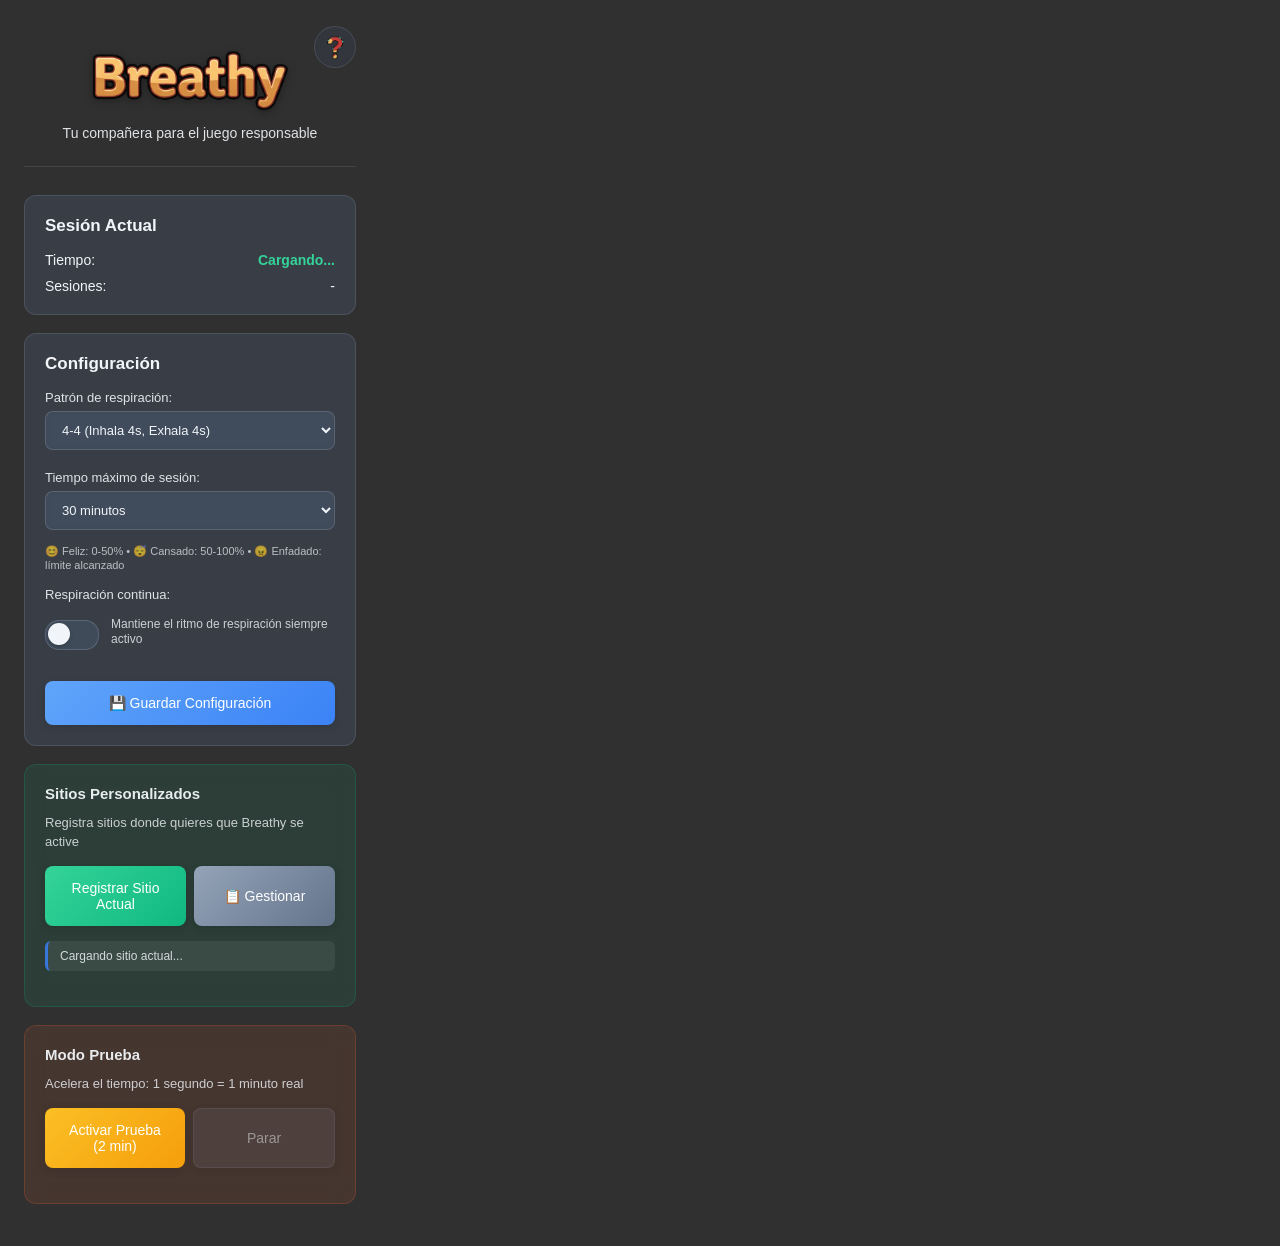
==== popup.html @ fc8983ad "Initial commit: Breathy Chrome Extension v1.0.0 - Responsible gaming extension with breathing exerci" ====
<!DOCTYPE html>
<html lang="es">
<head>
    <meta charset="UTF-8">
    <title>Breathy</title>
    <style>
        body { 
            font-family: 'Segoe UI', Tahoma, Geneva, Verdana, sans-serif; 
            padding: 0;
            margin: 0;
            width: 380px;
            background: rgba(49, 48, 48, 1);
            color: #f1f5f9;
            min-height: 500px;
        }

        .container {
            padding: 24px;
        }
        
        .header {
            text-align: center;
            margin-bottom: 28px;
            padding: 18px 0 25px 0;
            border-bottom: 1px solid rgba(241, 245, 249, 0.1);
            position: relative;
        }
        
        .help-corner {
            position: absolute;
            top: 2px;
            right: 0px;
            display: flex;
            gap: 0px;
        }
        
        .help-btn {
            width: 42px;
            height: 42px;
            border: 1px solid rgba(148, 163, 184, 0.2);
            border-radius: 50%;
            background: rgba(55, 65, 81, 0.4) url('assets/tutorial.png') center/28px no-repeat;
            color: rgba(241, 245, 249, 0.6);
            font-size: 11px;
            cursor: pointer;
            transition: all 0.2s ease;
            display: flex;
            align-items: center;
            justify-content: center;
            backdrop-filter: blur(10px);
            margin-left: 16px;
        }
        
        .help-btn:hover {
            background: rgba(59, 130, 246, 0.2) url('assets/tutorial.png') center/28px no-repeat;
            border-color: rgba(59, 130, 246, 0.4);
            color: #f1f5f9;
            transform: scale(1.08);
            box-shadow: 0 2px 12px rgba(59, 130, 246, 0.2);
            filter: brightness(1.2);
        }
        
        .help-btn:active {
            transform: scale(0.96);
        }
        
        .help-btn:focus {
            outline: none;
            box-shadow: 0 0 0 2px rgba(59, 130, 246, 0.3);
        }
        
        .header h2 {
            margin: 0 0 10px 0;
            font-size: 26px;
            font-weight: 600;
            text-shadow: 0 2px 4px rgba(0,0,0,0.3);
        }
        
        .header .logo {
            max-width: 200px;
            height: auto;
            margin: 0 0 10px 0;
            filter: drop-shadow(0 2px 4px rgba(0,0,0,0.3));
        }
        
        .header p {
            margin: 0;
            opacity: 0.9;
            font-size: 14px;
            font-weight: 300;
        }
        
        .section {
            background: rgba(71, 85, 105, 0.4);
            border-radius: 12px;
            padding: 20px;
            margin-bottom: 18px;
            backdrop-filter: blur(10px);
            border: 1px solid rgba(148, 163, 184, 0.2);
        }
        
        .section h3 {
            margin: 0 0 16px 0;
            font-size: 17px;
            display: flex;
            align-items: center;
            gap: 8px;
            font-weight: 600;
        }

        .section h4 {
            margin: 0 0 12px 0;
            font-size: 15px;
            font-weight: 600;
            color: rgba(241, 245, 249, 0.95);
        }

        .section p {
            margin: 0 0 15px 0;
            font-size: 13px;
            opacity: 0.8;
            line-height: 1.4;
        }
        
        .stat-item {
            display: flex;
            justify-content: space-between;
            margin-bottom: 10px;
            font-size: 14px;
        }

        .stat-item:last-child {
            margin-bottom: 0;
        }
        
        .time-display {
            font-weight: 600;
            color: #34d399;
        }
        
        .status-indicator {
            display: inline-block;
            width: 8px;
            height: 8px;
            border-radius: 50%;
            margin-right: 6px;
        }
        
        .status-safe {
            background: #34d399;
        }

        /* Form Controls */
        label {
            display: block;
            margin: 12px 0 6px 0;
            font-size: 13px;
            font-weight: 500;
            color: rgba(241, 245, 249, 0.9);
        }
        
        select {
            width: 100%;
            padding: 10px 12px;
            border: 1px solid rgba(148, 163, 184, 0.3);
            border-radius: 8px;
            background: rgba(71, 85, 105, 0.4);
            color: #f1f5f9;
            font-size: 13px;
            margin-bottom: 8px;
            backdrop-filter: blur(5px);
        }

        select option {
            background: #313030;
            color: #f1f5f9;
        }

        small {
            display: block;
            opacity: 0.7;
            margin-top: 6px;
            font-size: 11px;
            line-height: 1.3;
        }
        
        /* Toggle Switch */
        .toggle-container {
            margin: 15px 0;
        }

        .toggle-wrapper {
            display: flex;
            align-items: center;
            gap: 12px;
        }
        
        .toggle-checkbox {
            display: none;
        }
        
        .toggle-label {
            position: relative;
            display: inline-block;
            width: 52px;
            height: 28px;
            background: rgba(71, 85, 105, 0.6);
            border-radius: 14px;
            cursor: pointer;
            transition: all 0.3s ease;
            border: 1px solid rgba(148, 163, 184, 0.3);
        }
        
        .toggle-slider {
            position: absolute;
            top: 2px;
            left: 2px;
            width: 22px;
            height: 22px;
            background: #f1f5f9;
            border-radius: 50%;
            transition: transform 0.3s ease;
            box-shadow: 0 2px 4px rgba(0,0,0,0.2);
        }
        
        .toggle-checkbox:checked + .toggle-label {
            background: linear-gradient(135deg, #4ade80, #22c55e);
            border-color: #22c55e;
        }
        
        .toggle-checkbox:checked + .toggle-label .toggle-slider {
            transform: translateX(24px);
        }
        
        .toggle-text {
            font-size: 12px;
            opacity: 0.8;
            flex: 1;
            line-height: 1.3;
        }

        /* Buttons */
        .btn {
            padding: 14px 18px;
            border: none;
            border-radius: 8px;
            cursor: pointer;
            font-size: 14px;
            font-weight: 500;
            transition: all 0.3s ease;
            display: inline-flex;
            align-items: center;
            justify-content: center;
            gap: 6px;
            text-decoration: none;
            box-shadow: 0 2px 8px rgba(0,0,0,0.15);
            width: 100%;
            margin-top: 10px;
        }

        .btn:hover {
            transform: translateY(-1px);
            box-shadow: 0 4px 12px rgba(0,0,0,0.25);
        }

        .btn:active {
            transform: translateY(0);
        }

        .btn-primary {
            background: linear-gradient(135deg, #60a5fa, #3b82f6);
            color: white;
        }

        .btn-primary:hover {
            background: linear-gradient(135deg, #3b82f6, #2563eb);
        }

        .btn-success {
            background: linear-gradient(135deg, #34d399, #10b981);
            color: white;
        }

        .btn-success:hover {
            background: linear-gradient(135deg, #10b981, #059669);
        }

        .btn-secondary {
            background: linear-gradient(135deg, #94a3b8, #64748b);
            color: white;
        }

        .btn-secondary:hover {
            background: linear-gradient(135deg, #64748b, #475569);
        }

        .btn-warning {
            background: linear-gradient(135deg, #fbbf24, #f59e0b);
            color: white;
        }

        .btn-warning:hover {
            background: linear-gradient(135deg, #f59e0b, #d97706);
        }

        .btn-danger {
            background: linear-gradient(135deg, #f87171, #ef4444);
            color: white;
        }

        .btn-danger:hover {
            background: linear-gradient(135deg, #ef4444, #dc2626);
        }

        .btn-ghost {
            background: rgba(148, 163, 184, 0.2);
            color: #f1f5f9;
            border: 1px solid rgba(148, 163, 184, 0.3);
        }

        .btn-ghost:hover {
            background: rgba(148, 163, 184, 0.3);
            border-color: rgba(148, 163, 184, 0.4);
        }

        .btn:disabled {
            opacity: 0.5;
            cursor: not-allowed;
            transform: none !important;
        }

        .btn:disabled:hover {
            transform: none;
            box-shadow: 0 2px 8px rgba(0,0,0,0.15);
        }

        /* Button Groups */
        .button-group {
            display: flex;
            gap: 8px;
            margin-bottom: 15px;
        }

        .button-group .btn {
            flex: 1;
            margin-top: 0;
        }

        /* Custom Sites Section */
        .current-site {
            font-size: 12px;
            opacity: 0.85;
            margin-bottom: 15px;
            padding: 8px 12px;
            background: rgba(255,255,255,0.08);
            border-radius: 6px;
            border-left: 3px solid #3b82f6;
        }
        
        .sites-list {
            font-size: 12px;
            max-height: 120px;
            overflow-y: auto;
            display: none;
            margin-top: 10px;
        }

        /* Scrollbar elegante global */
        ::-webkit-scrollbar {
            width: 8px;
        }

        ::-webkit-scrollbar-track {
            background: rgba(71, 85, 105, 0.3);
            border-radius: 10px;
            margin: 5px;
        }

        ::-webkit-scrollbar-thumb {
            background: linear-gradient(135deg, rgba(148, 163, 184, 0.6), rgba(100, 116, 139, 0.8));
            border-radius: 10px;
            border: 1px solid rgba(148, 163, 184, 0.2);
            transition: all 0.3s ease;
        }

        ::-webkit-scrollbar-thumb:hover {
            background: linear-gradient(135deg, rgba(148, 163, 184, 0.8), rgba(100, 116, 139, 1));
            box-shadow: 0 0 8px rgba(148, 163, 184, 0.4);
        }

        ::-webkit-scrollbar-thumb:active {
            background: linear-gradient(135deg, rgba(100, 116, 139, 0.9), rgba(71, 85, 105, 1));
        }

        ::-webkit-scrollbar-corner {
            background: transparent;
        }

        /* Scrollbar específico para lista de sitios */
        .sites-list::-webkit-scrollbar {
            width: 6px;
        }

        .sites-list::-webkit-scrollbar-track {
            background: rgba(255,255,255,0.08);
            border-radius: 8px;
            margin: 3px;
        }

        .sites-list::-webkit-scrollbar-thumb {
            background: linear-gradient(135deg, rgba(52, 211, 153, 0.6), rgba(16, 185, 129, 0.8));
            border-radius: 8px;
            border: 1px solid rgba(52, 211, 153, 0.2);
        }

        .sites-list::-webkit-scrollbar-thumb:hover {
            background: linear-gradient(135deg, rgba(52, 211, 153, 0.8), rgba(16, 185, 129, 1));
            box-shadow: 0 0 6px rgba(52, 211, 153, 0.4);
        }

        .sites-list p {
            margin: 0 0 8px 0;
            font-weight: 600;
            font-size: 13px;
            color: rgba(241, 245, 249, 0.9);
        }

        .domain-item {
            display: flex;
            justify-content: space-between;
            align-items: center;
            margin: 6px 0;
            padding: 8px 10px;
            background: rgba(71, 85, 105, 0.3);
            border-radius: 6px;
            border: 1px solid rgba(148, 163, 184, 0.2);
            transition: all 0.2s ease;
        }

        .domain-item:hover {
            background: rgba(71, 85, 105, 0.5);
            border-color: rgba(148, 163, 184, 0.3);
        }

        .domain-name {
            font-size: 12px;
            font-weight: 500;
            color: rgba(241, 245, 249, 0.9);
        }

        .btn-delete {
            background: linear-gradient(135deg, #ef4444, #dc2626);
            color: white;
            border: none;
            padding: 4px 8px;
            border-radius: 4px;
            cursor: pointer;
            font-size: 10px;
            font-weight: 500;
            transition: all 0.2s ease;
            min-width: 24px;
            height: 24px;
            display: flex;
            align-items: center;
            justify-content: center;
        }

        .btn-delete:hover {
            background: linear-gradient(135deg, #dc2626, #b91c1c);
            transform: scale(1.05);
        }

        /* Special sections */
        .test-mode-section {
            background: rgba(255, 107, 53, 0.1);
            border: 1px solid rgba(255, 107, 53, 0.2);
        }

        .custom-sites-section {
            background: rgba(16, 185, 129, 0.1);
            border: 1px solid rgba(16, 185, 129, 0.2);
        }

        /* Animations */
        @keyframes fadeIn {
            from { opacity: 0; transform: translateY(10px); }
            to { opacity: 1; transform: translateY(0); }
        }

        .section {
            animation: fadeIn 0.3s ease-out;
        }

        /* Responsive */
        @media (max-width: 400px) {
            body { width: 340px; }
            .container { padding: 15px; }
            .button-group { flex-direction: column; }
            .button-group .btn { flex: none; }
        }

        @media (max-width: 360px) {
            body { width: 300px; }
            .container { padding: 12px; }
        }
    </style>
</head>
<body>
    <div class="container">
        <div class="header">
            <div class="help-corner">
                <button id="mostrarTutorial" class="help-btn" data-i18n-title="tutorialTooltip"></button>
            </div>
            <img src="assets/breathy.png" alt="Breathy" class="logo">
            <p data-i18n="companionTagline">Tu compañera para el juego responsable</p>
        </div>

        <div class="section">
            <h3 data-i18n="statsToday">Sesión Actual</h3>
            <div class="stat-item">
                <span data-i18n="time">Tiempo:</span>
                <span class="time-display" id="tiempoHoy" data-i18n="loading">Cargando...</span>
            </div>
            <div class="stat-item">
                <span data-i18n="sessions">Sesiones:</span>
                <span id="sesionesHoy">-</span>
            </div>
        </div>

        <div class="section">
            <h3 data-i18n="configuration">Configuración</h3>
            
            <label for="patron" data-i18n="breathingPattern">Patrón de respiración:</label>
            <select id="patron">
                <option value="4-4" selected>4-4 (Inhala 4s, Exhala 4s)</option>
                <option value="4-7-8">4-7-8 (Inhala 4s, Mantén 7s, Exhala 8s)</option>
                <option value="4-4-4">4-4-4 (Inhala 4s, Mantén 4s, Exhala 4s)</option>
            </select>

            <label for="tiempoMaximoSesion" data-i18n="maxSessionTime">Tiempo máximo de sesión:</label>
            <select id="tiempoMaximoSesion">
                <option value="30">30 minutos</option>
                <option value="60">1 hora</option>
                <option value="90">1 hora y 30 minutos</option>
                <option value="120">2 horas</option>
                <option value="150">2 horas y 30 minutos</option>
                <option value="180">3 horas</option>
                <option value="240">4 horas</option>
                <option value="300">5 horas</option>
            </select>
            <small data-i18n="dragonStatesInfo">
                😊 Feliz: 0-50% • 😴 Cansado: 50-100% • 😠 Enfadado: límite alcanzado
            </small>

            <div class="toggle-container">
                <label for="respiracionContinua" data-i18n="continuousBreathing">Respiración continua:</label>
                <div class="toggle-wrapper">
                    <input type="checkbox" id="respiracionContinua" class="toggle-checkbox">
                    <label for="respiracionContinua" class="toggle-label">
                        <span class="toggle-slider"></span>
                    </label>
                    <span class="toggle-text" data-i18n="continuousBreathingDescription">Mantiene el ritmo de respiración siempre activo</span>
                </div>
            </div>

            <button id="guardar" class="btn btn-primary" data-i18n="saveConfiguration">💾 Guardar Configuración</button>
        </div>
        
        <div class="section custom-sites-section">
            <h4 data-i18n="customSites">Sitios Personalizados</h4>
            <p data-i18n="customSitesDescription">Registra sitios donde quieres que Breathy se active</p>
            
            <div class="button-group">
                <button id="registrarSitio" class="btn btn-success" data-i18n="registerCurrentSite">
                    Registrar Sitio Actual
                </button>
                <button id="gestionarSitios" class="btn btn-secondary" data-i18n="manageSites">
                    📋 Gestionar
                </button>
            </div>
            
            <div id="sitioActual" class="current-site">
                Cargando sitio actual...
            </div>
            
            <div id="listaSitios" class="sites-list">
                <p data-i18n="registeredSites">Sitios registrados:</p>
                <div id="dominiosRegistrados"></div>
            </div>
        </div>
        
        <div class="section test-mode-section">
            <h4 data-i18n="testMode">Modo Prueba</h4>
            <p data-i18n="testModeDescription">Acelera el tiempo: 1 segundo = 1 minuto real</p>
            <div class="button-group">
                <button id="activarPrueba" class="btn btn-warning" data-i18n="activateTest">
                    Activar Prueba (2 min)
                </button>
                <button id="desactivarPrueba" class="btn btn-ghost" disabled data-i18n="stopTest">
                    Parar
                </button>
            </div>
        </div>
    </div>

    <script src="popup.js"></script>
</body>
</html>
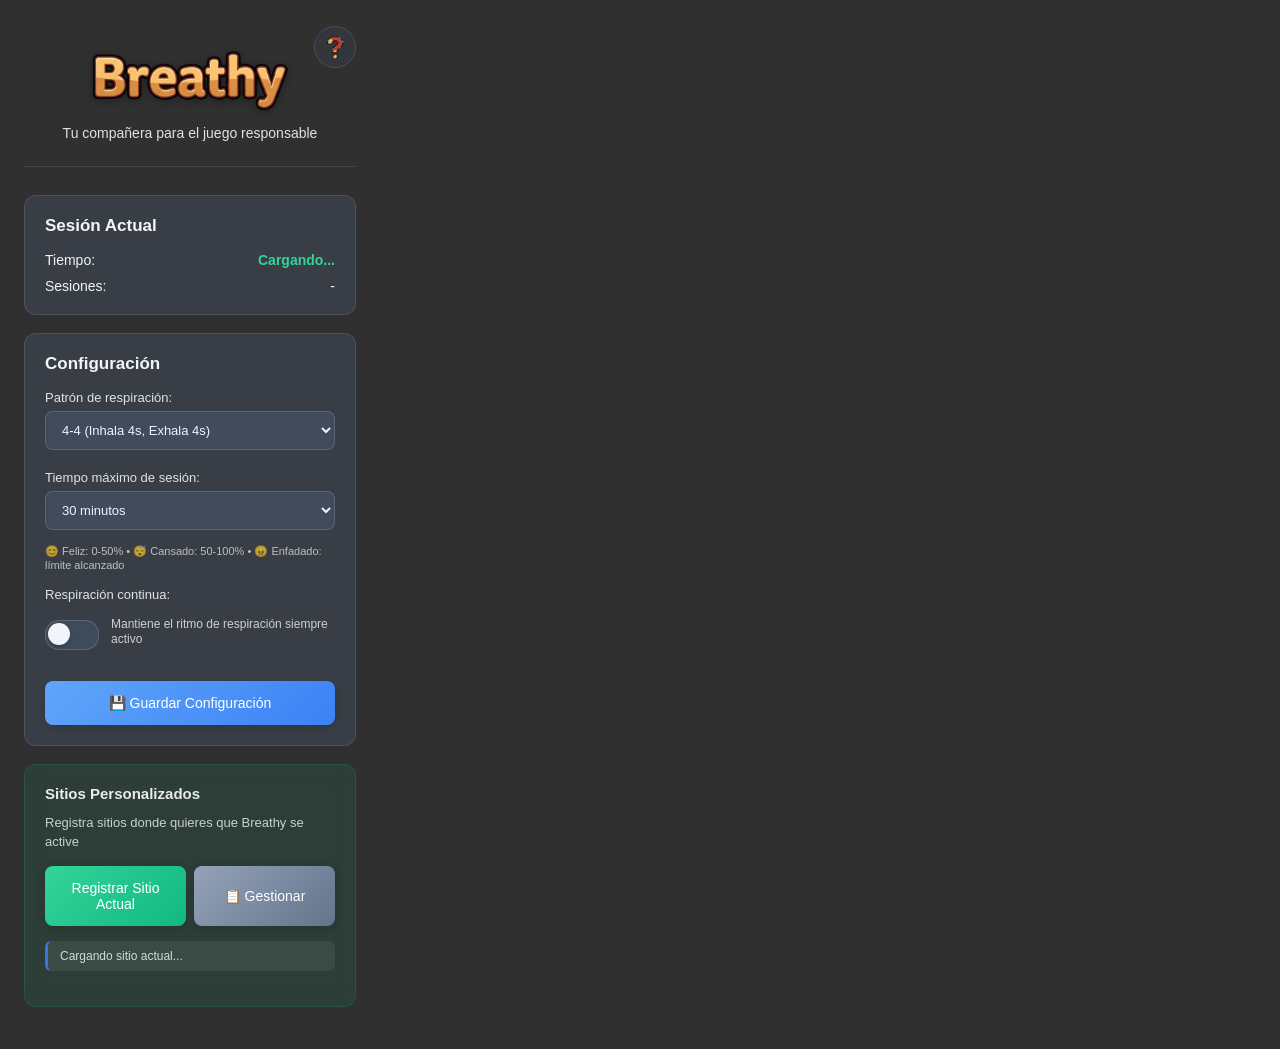
==== commit 6a6e4822: "feat: production version ready - debug mode disabled and international casinos added 🚀 PRODUCTION CH" ====
--- a/popup.html
+++ b/popup.html
@@ -471,11 +471,6 @@
         }
 
         /* Special sections */
-        .test-mode-section {
-            background: rgba(255, 107, 53, 0.1);
-            border: 1px solid rgba(255, 107, 53, 0.2);
-        }
-
         .custom-sites-section {
             background: rgba(16, 185, 129, 0.1);
             border: 1px solid rgba(16, 185, 129, 0.2);
@@ -588,19 +583,6 @@
                 <div id="dominiosRegistrados"></div>
             </div>
         </div>
-        
-        <div class="section test-mode-section">
-            <h4 data-i18n="testMode">Modo Prueba</h4>
-            <p data-i18n="testModeDescription">Acelera el tiempo: 1 segundo = 1 minuto real</p>
-            <div class="button-group">
-                <button id="activarPrueba" class="btn btn-warning" data-i18n="activateTest">
-                    Activar Prueba (2 min)
-                </button>
-                <button id="desactivarPrueba" class="btn btn-ghost" disabled data-i18n="stopTest">
-                    Parar
-                </button>
-            </div>
-        </div>
     </div>
 
     <script src="popup.js"></script>
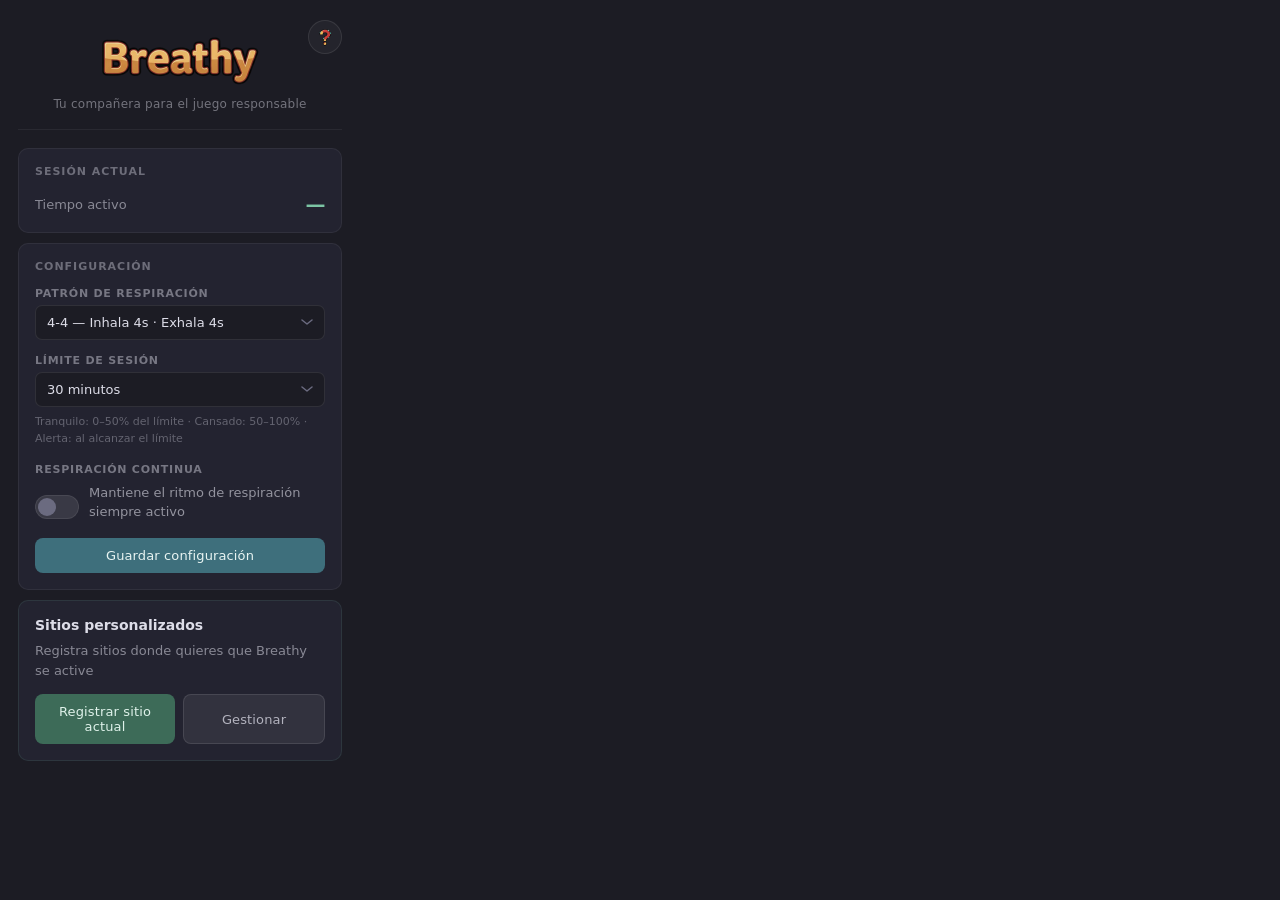
==== commit 8407c791: "refactor: optimize extension for Chrome Web Store release Fix critical bugs and polish the whole cod" ====
--- a/popup.html
+++ b/popup.html
@@ -4,195 +4,179 @@
     <meta charset="UTF-8">
     <title>Breathy</title>
     <style>
+        * {
+            box-sizing: border-box;
+        }
+
         body { 
-            font-family: 'Segoe UI', Tahoma, Geneva, Verdana, sans-serif; 
+            font-family: -apple-system, BlinkMacSystemFont, 'Segoe UI', system-ui, sans-serif;
             padding: 0;
             margin: 0;
-            width: 380px;
-            background: rgba(49, 48, 48, 1);
-            color: #f1f5f9;
-            min-height: 500px;
+            width: 360px;
+            background: #1c1c24;
+            color: #dddde8;
+            min-height: 460px;
         }
 
         .container {
-            padding: 24px;
+            padding: 20px 18px 18px;
         }
         
         .header {
             text-align: center;
-            margin-bottom: 28px;
-            padding: 18px 0 25px 0;
-            border-bottom: 1px solid rgba(241, 245, 249, 0.1);
+            margin-bottom: 18px;
+            padding: 10px 0 18px;
+            border-bottom: 1px solid rgba(255,255,255,0.06);
             position: relative;
         }
         
         .help-corner {
             position: absolute;
-            top: 2px;
-            right: 0px;
-            display: flex;
-            gap: 0px;
+            top: 0;
+            right: 0;
         }
         
         .help-btn {
-            width: 42px;
-            height: 42px;
-            border: 1px solid rgba(148, 163, 184, 0.2);
+            width: 34px;
+            height: 34px;
+            border: 1px solid rgba(255,255,255,0.09);
             border-radius: 50%;
-            background: rgba(55, 65, 81, 0.4) url('assets/tutorial.png') center/28px no-repeat;
-            color: rgba(241, 245, 249, 0.6);
-            font-size: 11px;
+            background: rgba(255,255,255,0.04) url('assets/tutorial.png') center/20px no-repeat;
             cursor: pointer;
-            transition: all 0.2s ease;
-            display: flex;
-            align-items: center;
-            justify-content: center;
-            backdrop-filter: blur(10px);
-            margin-left: 16px;
+            transition: background 0.2s, border-color 0.2s;
         }
         
         .help-btn:hover {
-            background: rgba(59, 130, 246, 0.2) url('assets/tutorial.png') center/28px no-repeat;
-            border-color: rgba(59, 130, 246, 0.4);
-            color: #f1f5f9;
-            transform: scale(1.08);
-            box-shadow: 0 2px 12px rgba(59, 130, 246, 0.2);
-            filter: brightness(1.2);
-        }
-        
-        .help-btn:active {
-            transform: scale(0.96);
+            background: rgba(108,168,152,0.15) url('assets/tutorial.png') center/20px no-repeat;
+            border-color: rgba(108,168,152,0.4);
         }
         
         .help-btn:focus {
             outline: none;
-            box-shadow: 0 0 0 2px rgba(59, 130, 246, 0.3);
-        }
-        
-        .header h2 {
-            margin: 0 0 10px 0;
-            font-size: 26px;
-            font-weight: 600;
-            text-shadow: 0 2px 4px rgba(0,0,0,0.3);
+            box-shadow: 0 0 0 2px rgba(108,168,152,0.3);
         }
         
         .header .logo {
-            max-width: 200px;
+            max-width: 160px;
             height: auto;
-            margin: 0 0 10px 0;
-            filter: drop-shadow(0 2px 4px rgba(0,0,0,0.3));
+            margin-bottom: 8px;
+            opacity: 0.93;
         }
         
         .header p {
             margin: 0;
-            opacity: 0.9;
+            font-size: 12px;
+            color: rgba(221,221,232,0.45);
+            font-weight: 400;
+            letter-spacing: 0.02em;
+        }
+        
+        .section {
+            background: #232330;
+            border-radius: 10px;
+            padding: 16px;
+            margin-bottom: 10px;
+            border: 1px solid rgba(255,255,255,0.06);
+        }
+        
+        .section h3 {
+            margin: 0 0 14px;
+            font-size: 11px;
+            font-weight: 600;
+            letter-spacing: 0.09em;
+            text-transform: uppercase;
+            color: rgba(221,221,232,0.4);
+        }
+
+        .section h4 {
+            margin: 0 0 8px;
             font-size: 14px;
-            font-weight: 300;
-        }
-        
-        .section {
-            background: rgba(71, 85, 105, 0.4);
-            border-radius: 12px;
-            padding: 20px;
-            margin-bottom: 18px;
-            backdrop-filter: blur(10px);
-            border: 1px solid rgba(148, 163, 184, 0.2);
-        }
-        
-        .section h3 {
-            margin: 0 0 16px 0;
-            font-size: 17px;
-            display: flex;
-            align-items: center;
-            gap: 8px;
             font-weight: 600;
-        }
-
-        .section h4 {
-            margin: 0 0 12px 0;
-            font-size: 15px;
-            font-weight: 600;
-            color: rgba(241, 245, 249, 0.95);
+            color: #dddde8;
         }
 
         .section p {
-            margin: 0 0 15px 0;
+            margin: 0 0 14px;
             font-size: 13px;
-            opacity: 0.8;
-            line-height: 1.4;
+            color: rgba(221,221,232,0.55);
+            line-height: 1.5;
         }
         
         .stat-item {
             display: flex;
             justify-content: space-between;
-            margin-bottom: 10px;
+            align-items: center;
             font-size: 14px;
         }
 
-        .stat-item:last-child {
-            margin-bottom: 0;
+        .stat-label {
+            font-size: 13px;
+            color: rgba(221,221,232,0.55);
         }
         
         .time-display {
             font-weight: 600;
-            color: #34d399;
-        }
-        
-        .status-indicator {
-            display: inline-block;
-            width: 8px;
-            height: 8px;
-            border-radius: 50%;
-            margin-right: 6px;
-        }
-        
-        .status-safe {
-            background: #34d399;
+            font-size: 20px;
+            color: #7cc4a4;
+            letter-spacing: -0.02em;
         }
 
         /* Form Controls */
         label {
             display: block;
-            margin: 12px 0 6px 0;
-            font-size: 13px;
-            font-weight: 500;
-            color: rgba(241, 245, 249, 0.9);
+            margin: 14px 0 5px;
+            font-size: 11px;
+            font-weight: 600;
+            letter-spacing: 0.07em;
+            text-transform: uppercase;
+            color: rgba(221,221,232,0.45);
         }
         
         select {
             width: 100%;
-            padding: 10px 12px;
-            border: 1px solid rgba(148, 163, 184, 0.3);
-            border-radius: 8px;
-            background: rgba(71, 85, 105, 0.4);
-            color: #f1f5f9;
+            padding: 9px 32px 9px 11px;
+            border: 1px solid rgba(255,255,255,0.09);
+            border-radius: 7px;
+            background: #1c1c24;
+            color: #dddde8;
             font-size: 13px;
-            margin-bottom: 8px;
-            backdrop-filter: blur(5px);
+            font-family: inherit;
+            cursor: pointer;
+            transition: border-color 0.2s;
+            appearance: none;
+            -webkit-appearance: none;
+            background-image: url("data:image/svg+xml,%3Csvg xmlns='http://www.w3.org/2000/svg' width='12' height='7' viewBox='0 0 12 7'%3E%3Cpath d='M1 1l5 4 5-4' stroke='%236b6b80' stroke-width='1.5' fill='none' stroke-linecap='round' stroke-linejoin='round'/%3E%3C/svg%3E");
+            background-repeat: no-repeat;
+            background-position: right 11px center;
+        }
+
+        select:focus {
+            outline: none;
+            border-color: rgba(108,168,152,0.45);
         }
 
         select option {
-            background: #313030;
-            color: #f1f5f9;
+            background: #232330;
+            color: #dddde8;
         }
 
         small {
             display: block;
-            opacity: 0.7;
-            margin-top: 6px;
+            color: rgba(221,221,232,0.35);
+            margin-top: 7px;
             font-size: 11px;
-            line-height: 1.3;
+            line-height: 1.5;
         }
         
         /* Toggle Switch */
         .toggle-container {
-            margin: 15px 0;
+            margin: 16px 0 2px;
         }
 
         .toggle-wrapper {
             display: flex;
             align-items: center;
-            gap: 12px;
+            gap: 10px;
         }
         
         .toggle-checkbox {
@@ -202,143 +186,106 @@
         .toggle-label {
             position: relative;
             display: inline-block;
-            width: 52px;
-            height: 28px;
-            background: rgba(71, 85, 105, 0.6);
-            border-radius: 14px;
+            width: 44px;
+            height: 24px;
+            background: rgba(255,255,255,0.1);
+            border-radius: 12px;
             cursor: pointer;
-            transition: all 0.3s ease;
-            border: 1px solid rgba(148, 163, 184, 0.3);
+            transition: background 0.25s, border-color 0.25s;
+            border: 1px solid rgba(255,255,255,0.08);
+            flex-shrink: 0;
         }
         
         .toggle-slider {
             position: absolute;
             top: 2px;
             left: 2px;
-            width: 22px;
-            height: 22px;
-            background: #f1f5f9;
+            width: 18px;
+            height: 18px;
+            background: #6b6b80;
             border-radius: 50%;
-            transition: transform 0.3s ease;
-            box-shadow: 0 2px 4px rgba(0,0,0,0.2);
+            transition: transform 0.25s, background 0.25s;
         }
         
         .toggle-checkbox:checked + .toggle-label {
-            background: linear-gradient(135deg, #4ade80, #22c55e);
-            border-color: #22c55e;
+            background: rgba(108,168,152,0.3);
+            border-color: rgba(108,168,152,0.4);
         }
         
         .toggle-checkbox:checked + .toggle-label .toggle-slider {
-            transform: translateX(24px);
+            transform: translateX(20px);
+            background: #7cc4a4;
         }
         
         .toggle-text {
-            font-size: 12px;
-            opacity: 0.8;
+            font-size: 13px;
+            color: rgba(221,221,232,0.6);
             flex: 1;
-            line-height: 1.3;
+            line-height: 1.4;
         }
 
         /* Buttons */
         .btn {
-            padding: 14px 18px;
+            padding: 10px 16px;
             border: none;
             border-radius: 8px;
             cursor: pointer;
-            font-size: 14px;
+            font-size: 13px;
             font-weight: 500;
-            transition: all 0.3s ease;
+            font-family: inherit;
+            transition: background 0.2s, opacity 0.2s;
             display: inline-flex;
             align-items: center;
             justify-content: center;
             gap: 6px;
             text-decoration: none;
-            box-shadow: 0 2px 8px rgba(0,0,0,0.15);
             width: 100%;
-            margin-top: 10px;
-        }
-
-        .btn:hover {
-            transform: translateY(-1px);
-            box-shadow: 0 4px 12px rgba(0,0,0,0.25);
+            margin-top: 12px;
+            letter-spacing: 0.01em;
         }
 
         .btn:active {
-            transform: translateY(0);
+            opacity: 0.82;
         }
 
         .btn-primary {
-            background: linear-gradient(135deg, #60a5fa, #3b82f6);
-            color: white;
+            background: #3e6f7c;
+            color: #e8f4f2;
         }
 
         .btn-primary:hover {
-            background: linear-gradient(135deg, #3b82f6, #2563eb);
+            background: #4a8090;
         }
 
         .btn-success {
-            background: linear-gradient(135deg, #34d399, #10b981);
-            color: white;
+            background: #3d6b58;
+            color: #dff2ea;
         }
 
         .btn-success:hover {
-            background: linear-gradient(135deg, #10b981, #059669);
+            background: #487d68;
         }
 
         .btn-secondary {
-            background: linear-gradient(135deg, #94a3b8, #64748b);
-            color: white;
+            background: rgba(255,255,255,0.07);
+            color: rgba(221,221,232,0.75);
+            border: 1px solid rgba(255,255,255,0.1);
         }
 
         .btn-secondary:hover {
-            background: linear-gradient(135deg, #64748b, #475569);
-        }
-
-        .btn-warning {
-            background: linear-gradient(135deg, #fbbf24, #f59e0b);
-            color: white;
-        }
-
-        .btn-warning:hover {
-            background: linear-gradient(135deg, #f59e0b, #d97706);
-        }
-
-        .btn-danger {
-            background: linear-gradient(135deg, #f87171, #ef4444);
-            color: white;
-        }
-
-        .btn-danger:hover {
-            background: linear-gradient(135deg, #ef4444, #dc2626);
-        }
-
-        .btn-ghost {
-            background: rgba(148, 163, 184, 0.2);
-            color: #f1f5f9;
-            border: 1px solid rgba(148, 163, 184, 0.3);
-        }
-
-        .btn-ghost:hover {
-            background: rgba(148, 163, 184, 0.3);
-            border-color: rgba(148, 163, 184, 0.4);
+            background: rgba(255,255,255,0.11);
         }
 
         .btn:disabled {
-            opacity: 0.5;
+            opacity: 0.38;
             cursor: not-allowed;
-            transform: none !important;
-        }
-
-        .btn:disabled:hover {
-            transform: none;
-            box-shadow: 0 2px 8px rgba(0,0,0,0.15);
         }
 
         /* Button Groups */
         .button-group {
             display: flex;
             gap: 8px;
-            margin-bottom: 15px;
+            margin-bottom: 0;
         }
 
         .button-group .btn {
@@ -346,157 +293,82 @@
             margin-top: 0;
         }
 
-        /* Custom Sites Section */
-        .current-site {
-            font-size: 12px;
-            opacity: 0.85;
-            margin-bottom: 15px;
-            padding: 8px 12px;
-            background: rgba(255,255,255,0.08);
-            border-radius: 6px;
-            border-left: 3px solid #3b82f6;
-        }
-        
+        /* Sites List */
         .sites-list {
             font-size: 12px;
-            max-height: 120px;
+            max-height: 130px;
             overflow-y: auto;
             display: none;
-            margin-top: 10px;
-        }
-
-        /* Scrollbar elegante global */
-        ::-webkit-scrollbar {
-            width: 8px;
-        }
-
-        ::-webkit-scrollbar-track {
-            background: rgba(71, 85, 105, 0.3);
-            border-radius: 10px;
-            margin: 5px;
-        }
-
-        ::-webkit-scrollbar-thumb {
-            background: linear-gradient(135deg, rgba(148, 163, 184, 0.6), rgba(100, 116, 139, 0.8));
-            border-radius: 10px;
-            border: 1px solid rgba(148, 163, 184, 0.2);
-            transition: all 0.3s ease;
-        }
-
-        ::-webkit-scrollbar-thumb:hover {
-            background: linear-gradient(135deg, rgba(148, 163, 184, 0.8), rgba(100, 116, 139, 1));
-            box-shadow: 0 0 8px rgba(148, 163, 184, 0.4);
-        }
-
-        ::-webkit-scrollbar-thumb:active {
-            background: linear-gradient(135deg, rgba(100, 116, 139, 0.9), rgba(71, 85, 105, 1));
-        }
-
-        ::-webkit-scrollbar-corner {
-            background: transparent;
-        }
-
-        /* Scrollbar específico para lista de sitios */
-        .sites-list::-webkit-scrollbar {
-            width: 6px;
-        }
-
-        .sites-list::-webkit-scrollbar-track {
-            background: rgba(255,255,255,0.08);
-            border-radius: 8px;
-            margin: 3px;
-        }
-
-        .sites-list::-webkit-scrollbar-thumb {
-            background: linear-gradient(135deg, rgba(52, 211, 153, 0.6), rgba(16, 185, 129, 0.8));
-            border-radius: 8px;
-            border: 1px solid rgba(52, 211, 153, 0.2);
-        }
-
-        .sites-list::-webkit-scrollbar-thumb:hover {
-            background: linear-gradient(135deg, rgba(52, 211, 153, 0.8), rgba(16, 185, 129, 1));
-            box-shadow: 0 0 6px rgba(52, 211, 153, 0.4);
-        }
-
-        .sites-list p {
-            margin: 0 0 8px 0;
+            margin-top: 12px;
+        }
+
+        .sites-list > p {
+            margin: 0 0 8px;
+            font-size: 11px;
             font-weight: 600;
-            font-size: 13px;
-            color: rgba(241, 245, 249, 0.9);
+            letter-spacing: 0.07em;
+            text-transform: uppercase;
+            color: rgba(221,221,232,0.4);
         }
 
         .domain-item {
             display: flex;
             justify-content: space-between;
             align-items: center;
-            margin: 6px 0;
-            padding: 8px 10px;
-            background: rgba(71, 85, 105, 0.3);
+            padding: 7px 10px;
+            background: rgba(255,255,255,0.04);
             border-radius: 6px;
-            border: 1px solid rgba(148, 163, 184, 0.2);
-            transition: all 0.2s ease;
+            border: 1px solid rgba(255,255,255,0.06);
+            margin-bottom: 5px;
+            transition: background 0.2s;
         }
 
         .domain-item:hover {
-            background: rgba(71, 85, 105, 0.5);
-            border-color: rgba(148, 163, 184, 0.3);
+            background: rgba(255,255,255,0.07);
         }
 
         .domain-name {
             font-size: 12px;
-            font-weight: 500;
-            color: rgba(241, 245, 249, 0.9);
+            color: rgba(221,221,232,0.8);
         }
 
         .btn-delete {
-            background: linear-gradient(135deg, #ef4444, #dc2626);
-            color: white;
-            border: none;
-            padding: 4px 8px;
+            background: rgba(210,80,80,0.18);
+            color: #d4888a;
+            border: 1px solid rgba(210,80,80,0.18);
+            padding: 3px 9px;
             border-radius: 4px;
             cursor: pointer;
-            font-size: 10px;
-            font-weight: 500;
-            transition: all 0.2s ease;
-            min-width: 24px;
-            height: 24px;
-            display: flex;
-            align-items: center;
-            justify-content: center;
+            font-size: 11px;
+            font-family: inherit;
+            transition: background 0.2s;
         }
 
         .btn-delete:hover {
-            background: linear-gradient(135deg, #dc2626, #b91c1c);
-            transform: scale(1.05);
-        }
-
-        /* Special sections */
+            background: rgba(210,80,80,0.32);
+        }
+
+        /* Custom Sites Section */
         .custom-sites-section {
-            background: rgba(16, 185, 129, 0.1);
-            border: 1px solid rgba(16, 185, 129, 0.2);
-        }
-
-        /* Animations */
-        @keyframes fadeIn {
-            from { opacity: 0; transform: translateY(10px); }
-            to { opacity: 1; transform: translateY(0); }
-        }
-
-        .section {
-            animation: fadeIn 0.3s ease-out;
-        }
-
-        /* Responsive */
-        @media (max-width: 400px) {
-            body { width: 340px; }
-            .container { padding: 15px; }
-            .button-group { flex-direction: column; }
-            .button-group .btn { flex: none; }
-        }
-
-        @media (max-width: 360px) {
-            body { width: 300px; }
-            .container { padding: 12px; }
+            border-color: rgba(108,168,152,0.14);
+        }
+
+        /* Scrollbar */
+        ::-webkit-scrollbar {
+            width: 4px;
+        }
+
+        ::-webkit-scrollbar-track {
+            background: transparent;
+        }
+
+        ::-webkit-scrollbar-thumb {
+            background: rgba(255,255,255,0.14);
+            border-radius: 10px;
+        }
+
+        ::-webkit-scrollbar-thumb:hover {
+            background: rgba(255,255,255,0.24);
         }
     </style>
 </head>
@@ -511,44 +383,40 @@
         </div>
 
         <div class="section">
-            <h3 data-i18n="statsToday">Sesión Actual</h3>
+            <h3 data-i18n="statsToday">Sesión actual</h3>
             <div class="stat-item">
-                <span data-i18n="time">Tiempo:</span>
-                <span class="time-display" id="tiempoHoy" data-i18n="loading">Cargando...</span>
-            </div>
-            <div class="stat-item">
-                <span data-i18n="sessions">Sesiones:</span>
-                <span id="sesionesHoy">-</span>
+                <span class="stat-label" data-i18n="time">Tiempo activo</span>
+                <span class="time-display" id="tiempoHoy" data-i18n="loading">—</span>
             </div>
         </div>
 
         <div class="section">
             <h3 data-i18n="configuration">Configuración</h3>
             
-            <label for="patron" data-i18n="breathingPattern">Patrón de respiración:</label>
+            <label for="patron" data-i18n="breathingPattern">Patrón de respiración</label>
             <select id="patron">
-                <option value="4-4" selected>4-4 (Inhala 4s, Exhala 4s)</option>
-                <option value="4-7-8">4-7-8 (Inhala 4s, Mantén 7s, Exhala 8s)</option>
-                <option value="4-4-4">4-4-4 (Inhala 4s, Mantén 4s, Exhala 4s)</option>
+                <option value="4-4" selected>4-4 — Inhala 4s · Exhala 4s</option>
+                <option value="4-7-8">4-7-8 — Inhala 4s · Mantén 7s · Exhala 8s</option>
+                <option value="4-4-4">4-4-4 — Inhala 4s · Mantén 4s · Exhala 4s</option>
             </select>
 
-            <label for="tiempoMaximoSesion" data-i18n="maxSessionTime">Tiempo máximo de sesión:</label>
+            <label for="tiempoMaximoSesion" data-i18n="maxSessionTime">Límite de sesión</label>
             <select id="tiempoMaximoSesion">
                 <option value="30">30 minutos</option>
                 <option value="60">1 hora</option>
-                <option value="90">1 hora y 30 minutos</option>
+                <option value="90">1 hora 30 minutos</option>
                 <option value="120">2 horas</option>
-                <option value="150">2 horas y 30 minutos</option>
+                <option value="150">2 horas 30 minutos</option>
                 <option value="180">3 horas</option>
                 <option value="240">4 horas</option>
                 <option value="300">5 horas</option>
             </select>
             <small data-i18n="dragonStatesInfo">
-                😊 Feliz: 0-50% • 😴 Cansado: 50-100% • 😠 Enfadado: límite alcanzado
+                Tranquilo: 0–50% del límite · Cansado: 50–100% · Alerta: al alcanzar el límite
             </small>
 
             <div class="toggle-container">
-                <label for="respiracionContinua" data-i18n="continuousBreathing">Respiración continua:</label>
+                <label for="respiracionContinua" data-i18n="continuousBreathing">Respiración continua</label>
                 <div class="toggle-wrapper">
                     <input type="checkbox" id="respiracionContinua" class="toggle-checkbox">
                     <label for="respiracionContinua" class="toggle-label">
@@ -558,28 +426,20 @@
                 </div>
             </div>
 
-            <button id="guardar" class="btn btn-primary" data-i18n="saveConfiguration">💾 Guardar Configuración</button>
+            <button id="guardar" class="btn btn-primary" data-i18n="saveConfiguration">Guardar configuración</button>
         </div>
         
         <div class="section custom-sites-section">
-            <h4 data-i18n="customSites">Sitios Personalizados</h4>
+            <h4 data-i18n="customSites">Sitios personalizados</h4>
             <p data-i18n="customSitesDescription">Registra sitios donde quieres que Breathy se active</p>
             
             <div class="button-group">
-                <button id="registrarSitio" class="btn btn-success" data-i18n="registerCurrentSite">
-                    Registrar Sitio Actual
-                </button>
-                <button id="gestionarSitios" class="btn btn-secondary" data-i18n="manageSites">
-                    📋 Gestionar
-                </button>
-            </div>
-            
-            <div id="sitioActual" class="current-site">
-                Cargando sitio actual...
+                <button id="registrarSitio" class="btn btn-success" data-i18n="registerCurrentSite">Registrar sitio actual</button>
+                <button id="gestionarSitios" class="btn btn-secondary" data-i18n="manageSites">Gestionar</button>
             </div>
             
             <div id="listaSitios" class="sites-list">
-                <p data-i18n="registeredSites">Sitios registrados:</p>
+                <p data-i18n="registeredSites">Sitios registrados</p>
                 <div id="dominiosRegistrados"></div>
             </div>
         </div>
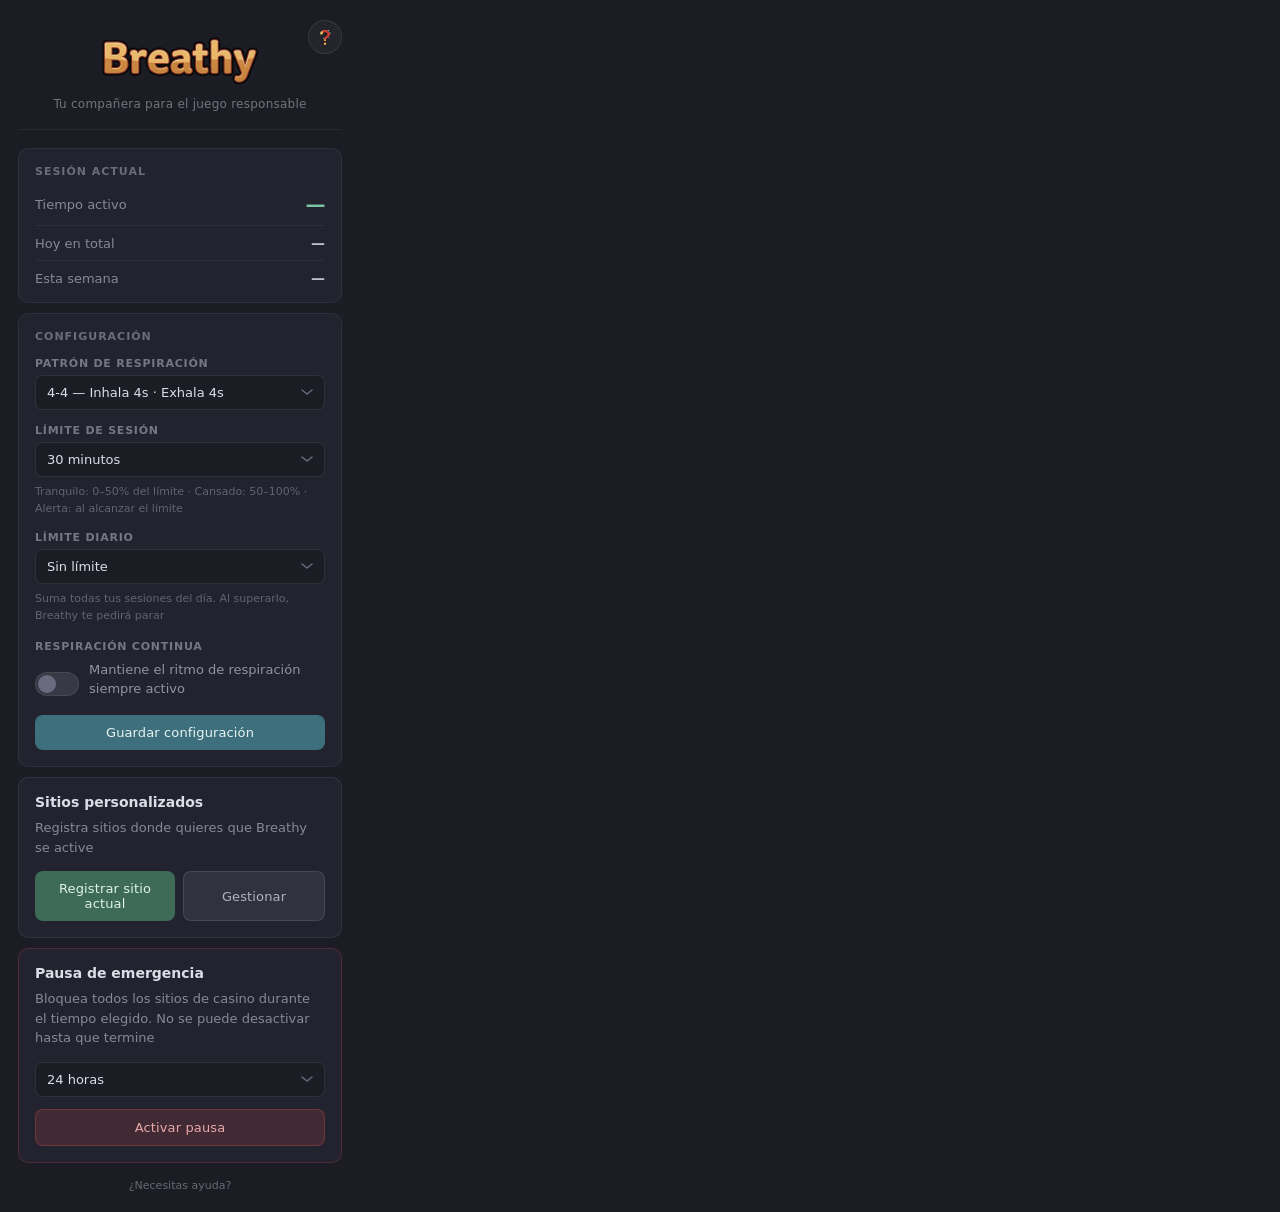
==== commit bf75bba8: "feat: user protection pack Five evidence-based protections against problem gambling, built on the da" ====
--- a/popup.html
+++ b/popup.html
@@ -109,16 +109,32 @@
             font-size: 14px;
         }
 
+        .stat-item + .stat-item {
+            margin-top: 9px;
+            padding-top: 9px;
+            border-top: 1px solid rgba(255,255,255,0.05);
+        }
+
         .stat-label {
             font-size: 13px;
             color: rgba(221,221,232,0.55);
         }
-        
+
         .time-display {
             font-weight: 600;
             font-size: 20px;
             color: #7cc4a4;
             letter-spacing: -0.02em;
+        }
+
+        .stat-value {
+            font-weight: 600;
+            font-size: 14px;
+            color: rgba(221,221,232,0.85);
+        }
+
+        .stat-green {
+            color: #7cc4a4;
         }
 
         /* Form Controls */
@@ -353,6 +369,52 @@
             border-color: rgba(108,168,152,0.14);
         }
 
+        /* Emergency Pause Section */
+        .emergency-section {
+            border-color: rgba(210,80,80,0.22);
+        }
+
+        .btn-danger {
+            background: rgba(210,80,80,0.18);
+            color: #e8a8a8;
+            border: 1px solid rgba(210,80,80,0.3);
+        }
+
+        .btn-danger:hover {
+            background: rgba(210,80,80,0.32);
+        }
+
+        .pause-active-text {
+            margin: 0;
+            padding: 10px 12px;
+            border-radius: 7px;
+            background: rgba(210,80,80,0.12);
+            border: 1px solid rgba(210,80,80,0.25);
+            color: #e8a8a8;
+            font-size: 13px;
+            text-align: center;
+            line-height: 1.5;
+        }
+
+        /* Help Footer */
+        .help-footer {
+            text-align: center;
+            padding: 6px 0 2px;
+            font-size: 11px;
+            color: rgba(221,221,232,0.4);
+        }
+
+        .help-footer a {
+            color: rgba(147,197,253,0.75);
+            text-decoration: none;
+            margin: 0 6px;
+        }
+
+        .help-footer a:hover {
+            color: #93c5fd;
+            text-decoration: underline;
+        }
+
         /* Scrollbar */
         ::-webkit-scrollbar {
             width: 4px;
@@ -386,7 +448,19 @@
             <h3 data-i18n="statsToday">Sesión actual</h3>
             <div class="stat-item">
                 <span class="stat-label" data-i18n="time">Tiempo activo</span>
-                <span class="time-display" id="tiempoHoy" data-i18n="loading">—</span>
+                <span class="time-display" id="tiempoHoy">—</span>
+            </div>
+            <div class="stat-item">
+                <span class="stat-label" data-i18n="todayTotal">Hoy en total</span>
+                <span class="stat-value" id="tiempoTotalHoy">—</span>
+            </div>
+            <div class="stat-item">
+                <span class="stat-label" data-i18n="thisWeek">Esta semana</span>
+                <span class="stat-value" id="tiempoSemana">—</span>
+            </div>
+            <div class="stat-item" id="rachaRow" style="display:none;">
+                <span class="stat-label" data-i18n="daysWithoutGambling">Días sin jugar</span>
+                <span class="stat-value stat-green" id="rachaDias">—</span>
             </div>
         </div>
 
@@ -415,6 +489,19 @@
                 Tranquilo: 0–50% del límite · Cansado: 50–100% · Alerta: al alcanzar el límite
             </small>
 
+            <label for="limiteDiario" data-i18n="dailyLimitLabel">Límite diario</label>
+            <select id="limiteDiario">
+                <option value="0">Sin límite</option>
+                <option value="30">30 minutos</option>
+                <option value="60">1 hora</option>
+                <option value="120">2 horas</option>
+                <option value="180">3 horas</option>
+                <option value="240">4 horas</option>
+            </select>
+            <small data-i18n="dailyLimitInfo">
+                Suma todas tus sesiones del día. Al superarlo, Breathy te pedirá parar
+            </small>
+
             <div class="toggle-container">
                 <label for="respiracionContinua" data-i18n="continuousBreathing">Respiración continua</label>
                 <div class="toggle-wrapper">
@@ -432,17 +519,40 @@
         <div class="section custom-sites-section">
             <h4 data-i18n="customSites">Sitios personalizados</h4>
             <p data-i18n="customSitesDescription">Registra sitios donde quieres que Breathy se active</p>
-            
+
             <div class="button-group">
                 <button id="registrarSitio" class="btn btn-success" data-i18n="registerCurrentSite">Registrar sitio actual</button>
                 <button id="gestionarSitios" class="btn btn-secondary" data-i18n="manageSites">Gestionar</button>
             </div>
-            
+
             <div id="listaSitios" class="sites-list">
                 <p data-i18n="registeredSites">Sitios registrados</p>
                 <div id="dominiosRegistrados"></div>
             </div>
         </div>
+
+        <div class="section emergency-section">
+            <h4 data-i18n="emergencyPause">Pausa de emergencia</h4>
+            <p data-i18n="emergencyPauseDescription">Bloquea todos los sitios de casino durante el tiempo elegido. No se puede desactivar hasta que termine</p>
+
+            <div id="pauseControls">
+                <select id="duracionPausa">
+                    <option value="24" data-i18n="duration24h">24 horas</option>
+                    <option value="48" data-i18n="duration48h">48 horas</option>
+                    <option value="168" data-i18n="duration7d">7 días</option>
+                </select>
+                <button id="activarPausa" class="btn btn-danger" data-i18n="activatePause">Activar pausa</button>
+            </div>
+
+            <div id="pauseActive" style="display:none;">
+                <p class="pause-active-text" id="pauseActiveText"></p>
+            </div>
+        </div>
+
+        <div class="help-footer">
+            <span data-i18n="needHelp">¿Necesitas ayuda?</span>
+            <div id="helpLinks"></div>
+        </div>
     </div>
 
     <script src="popup.js"></script>
